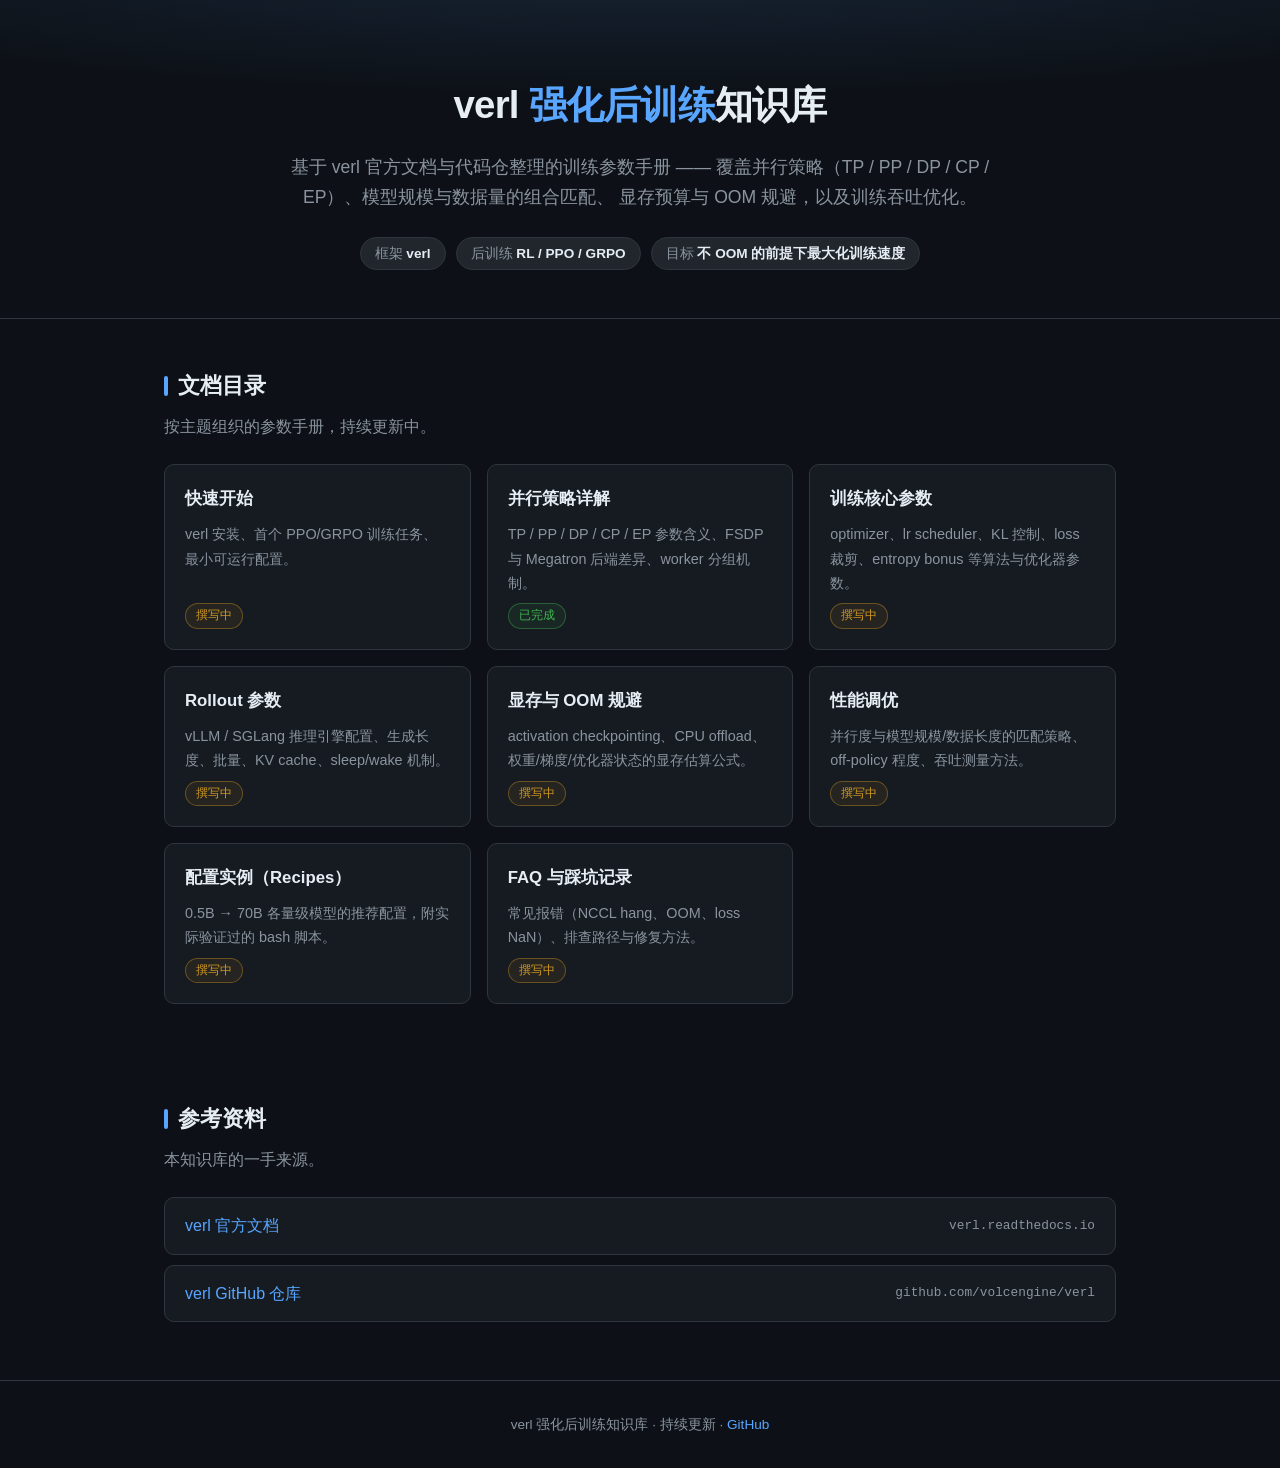
==== index.html @ 77f1cafc "Docs: 并行策略详解（TP/PP/DP/CP/EP、FSDP vs Megatron、rollout 并行、规模匹配） Generated with [Claude Code](https://c" ====
<!DOCTYPE html>
<html lang="zh-CN">
<head>
  <meta charset="UTF-8">
  <meta name="viewport" content="width=device-width, initial-scale=1.0">
  <title>verl 强化后训练知识库</title>
  <meta name="description" content="基于 verl 官方文档与代码仓整理的训练参数知识库：并行策略配置、模型规模与数据匹配、防 OOM、训练提速。">
  <style>
    :root {
      --bg: #0d1117;
      --surface: #161b22;
      --border: #30363d;
      --text: #e6edf3;
      --text-muted: #8b949e;
      --accent: #58a6ff;
      --accent-soft: rgba(88, 166, 255, 0.12);
      --green: #3fb950;
      --tag-bg: #21262d;
    }
    * { box-sizing: border-box; margin: 0; padding: 0; }
    html { scroll-behavior: smooth; }
    body {
      font-family: -apple-system, BlinkMacSystemFont, "Segoe UI", "Noto Sans SC", "PingFang SC", "Microsoft YaHei", sans-serif;
      background: var(--bg);
      color: var(--text);
      line-height: 1.7;
    }
    a { color: var(--accent); text-decoration: none; }
    a:hover { text-decoration: underline; }

    .container { max-width: 1000px; margin: 0 auto; padding: 0 24px; }

    /* Hero */
    header {
      border-bottom: 1px solid var(--border);
      background:
        radial-gradient(ellipse 80% 50% at 50% -20%, rgba(88, 166, 255, 0.15), transparent),
        var(--bg);
      padding: 72px 0 48px;
      text-align: center;
    }
    header h1 { font-size: 2.4rem; font-weight: 700; letter-spacing: -0.02em; }
    header h1 .hl { color: var(--accent); }
    header p.sub { color: var(--text-muted); font-size: 1.1rem; margin-top: 16px; max-width: 720px; margin-left: auto; margin-right: auto; }
    .badges { margin-top: 24px; display: flex; gap: 10px; justify-content: center; flex-wrap: wrap; }
    .badge {
      background: var(--tag-bg);
      border: 1px solid var(--border);
      border-radius: 999px;
      padding: 4px 14px;
      font-size: 0.85rem;
      color: var(--text-muted);
    }
    .badge b { color: var(--text); font-weight: 600; }

    /* Sections */
    section { padding: 48px 0; }
    section h2 {
      font-size: 1.4rem;
      margin-bottom: 8px;
      display: flex;
      align-items: center;
      gap: 10px;
    }
    section h2::before {
      content: "";
      display: inline-block;
      width: 4px;
      height: 20px;
      background: var(--accent);
      border-radius: 2px;
    }
    section p.desc { color: var(--text-muted); margin-bottom: 24px; }

    /* Doc cards */
    .grid {
      display: grid;
      grid-template-columns: repeat(auto-fill, minmax(290px, 1fr));
      gap: 16px;
    }
    .card {
      background: var(--surface);
      border: 1px solid var(--border);
      border-radius: 10px;
      padding: 20px;
      transition: border-color 0.15s ease, transform 0.15s ease;
      display: flex;
      flex-direction: column;
      gap: 8px;
    }
    .card:hover { border-color: var(--accent); transform: translateY(-2px); text-decoration: none; }
    .card .card-title { font-size: 1.05rem; font-weight: 600; color: var(--text); }
    .card .card-desc { font-size: 0.9rem; color: var(--text-muted); flex: 1; }
    .card .card-meta { font-size: 0.78rem; color: var(--text-muted); display: flex; align-items: center; gap: 8px; }
    .status {
      font-size: 0.72rem;
      padding: 2px 10px;
      border-radius: 999px;
      border: 1px solid var(--border);
    }
    .status.wip { color: #d29922; border-color: rgba(210, 153, 34, 0.4); background: rgba(210, 153, 34, 0.08); }
    .status.done { color: var(--green); border-color: rgba(63, 185, 80, 0.4); background: rgba(63, 185, 80, 0.08); }

    /* Resources */
    .links { list-style: none; }
    .links li {
      border: 1px solid var(--border);
      background: var(--surface);
      border-radius: 10px;
      padding: 14px 20px;
      margin-bottom: 10px;
      display: flex;
      justify-content: space-between;
      align-items: center;
      gap: 12px;
      flex-wrap: wrap;
    }
    .links .url { font-family: ui-monospace, "SF Mono", Menlo, Consolas, monospace; font-size: 0.8rem; color: var(--text-muted); }

    footer {
      border-top: 1px solid var(--border);
      padding: 32px 0;
      text-align: center;
      color: var(--text-muted);
      font-size: 0.85rem;
    }
  </style>
</head>
<body>

<header>
  <div class="container">
    <h1>verl <span class="hl">强化后训练</span>知识库</h1>
    <p class="sub">
      基于 verl 官方文档与代码仓整理的训练参数手册 ——
      覆盖并行策略（TP / PP / DP / CP / EP）、模型规模与数据量的组合匹配、
      显存预算与 OOM 规避，以及训练吞吐优化。
    </p>
    <div class="badges">
      <span class="badge">框架 <b>verl</b></span>
      <span class="badge">后训练 <b>RL / PPO / GRPO</b></span>
      <span class="badge">目标 <b>不 OOM 的前提下最大化训练速度</b></span>
    </div>
  </div>
</header>

<main class="container">

  <section id="docs">
    <h2>文档目录</h2>
    <p class="desc">按主题组织的参数手册，持续更新中。</p>
    <div class="grid">
      <a class="card" href="docs/quickstart.html">
        <span class="card-title">快速开始</span>
        <span class="card-desc">verl 安装、首个 PPO/GRPO 训练任务、最小可运行配置。</span>
        <span class="card-meta"><span class="status wip">撰写中</span></span>
      </a>
      <a class="card" href="docs/parallelism.html">
        <span class="card-title">并行策略详解</span>
        <span class="card-desc">TP / PP / DP / CP / EP 参数含义、FSDP 与 Megatron 后端差异、worker 分组机制。</span>
        <span class="card-meta"><span class="status done">已完成</span></span>
      </a>
      <a class="card" href="docs/params-training.html">
        <span class="card-title">训练核心参数</span>
        <span class="card-desc">optimizer、lr scheduler、KL 控制、loss 裁剪、entropy bonus 等算法与优化器参数。</span>
        <span class="card-meta"><span class="status wip">撰写中</span></span>
      </a>
      <a class="card" href="docs/params-rollout.html">
        <span class="card-title">Rollout 参数</span>
        <span class="card-desc">vLLM / SGLang 推理引擎配置、生成长度、批量、KV cache、sleep/wake 机制。</span>
        <span class="card-meta"><span class="status wip">撰写中</span></span>
      </a>
      <a class="card" href="docs/memory.html">
        <span class="card-title">显存与 OOM 规避</span>
        <span class="card-desc">activation checkpointing、CPU offload、权重/梯度/优化器状态的显存估算公式。</span>
        <span class="card-meta"><span class="status wip">撰写中</span></span>
      </a>
      <a class="card" href="docs/performance.html">
        <span class="card-title">性能调优</span>
        <span class="card-desc">并行度与模型规模/数据长度的匹配策略、off-policy 程度、吞吐测量方法。</span>
        <span class="card-meta"><span class="status wip">撰写中</span></span>
      </a>
      <a class="card" href="docs/recipes.html">
        <span class="card-title">配置实例（Recipes）</span>
        <span class="card-desc">0.5B → 70B 各量级模型的推荐配置，附实际验证过的 bash 脚本。</span>
        <span class="card-meta"><span class="status wip">撰写中</span></span>
      </a>
      <a class="card" href="docs/faq.html">
        <span class="card-title">FAQ 与踩坑记录</span>
        <span class="card-desc">常见报错（NCCL hang、OOM、loss NaN）、排查路径与修复方法。</span>
        <span class="card-meta"><span class="status wip">撰写中</span></span>
      </a>
    </div>
  </section>

  <section id="resources">
    <h2>参考资料</h2>
    <p class="desc">本知识库的一手来源。</p>
    <ul class="links">
      <li>
        <a href="https://verl.readthedocs.io/en/latest/" target="_blank" rel="noopener">verl 官方文档</a>
        <span class="url">verl.readthedocs.io</span>
      </li>
      <li>
        <a href="https://github.com/volcengine/verl" target="_blank" rel="noopener">verl GitHub 仓库</a>
        <span class="url">github.com/volcengine/verl</span>
      </li>
    </ul>
  </section>

</main>

<footer>
  <div class="container">
    verl 强化后训练知识库 · 持续更新 ·
    <a href="https://github.com/oashua/verl_knowledge" target="_blank" rel="noopener">GitHub</a>
  </div>
</footer>

</body>
</html>
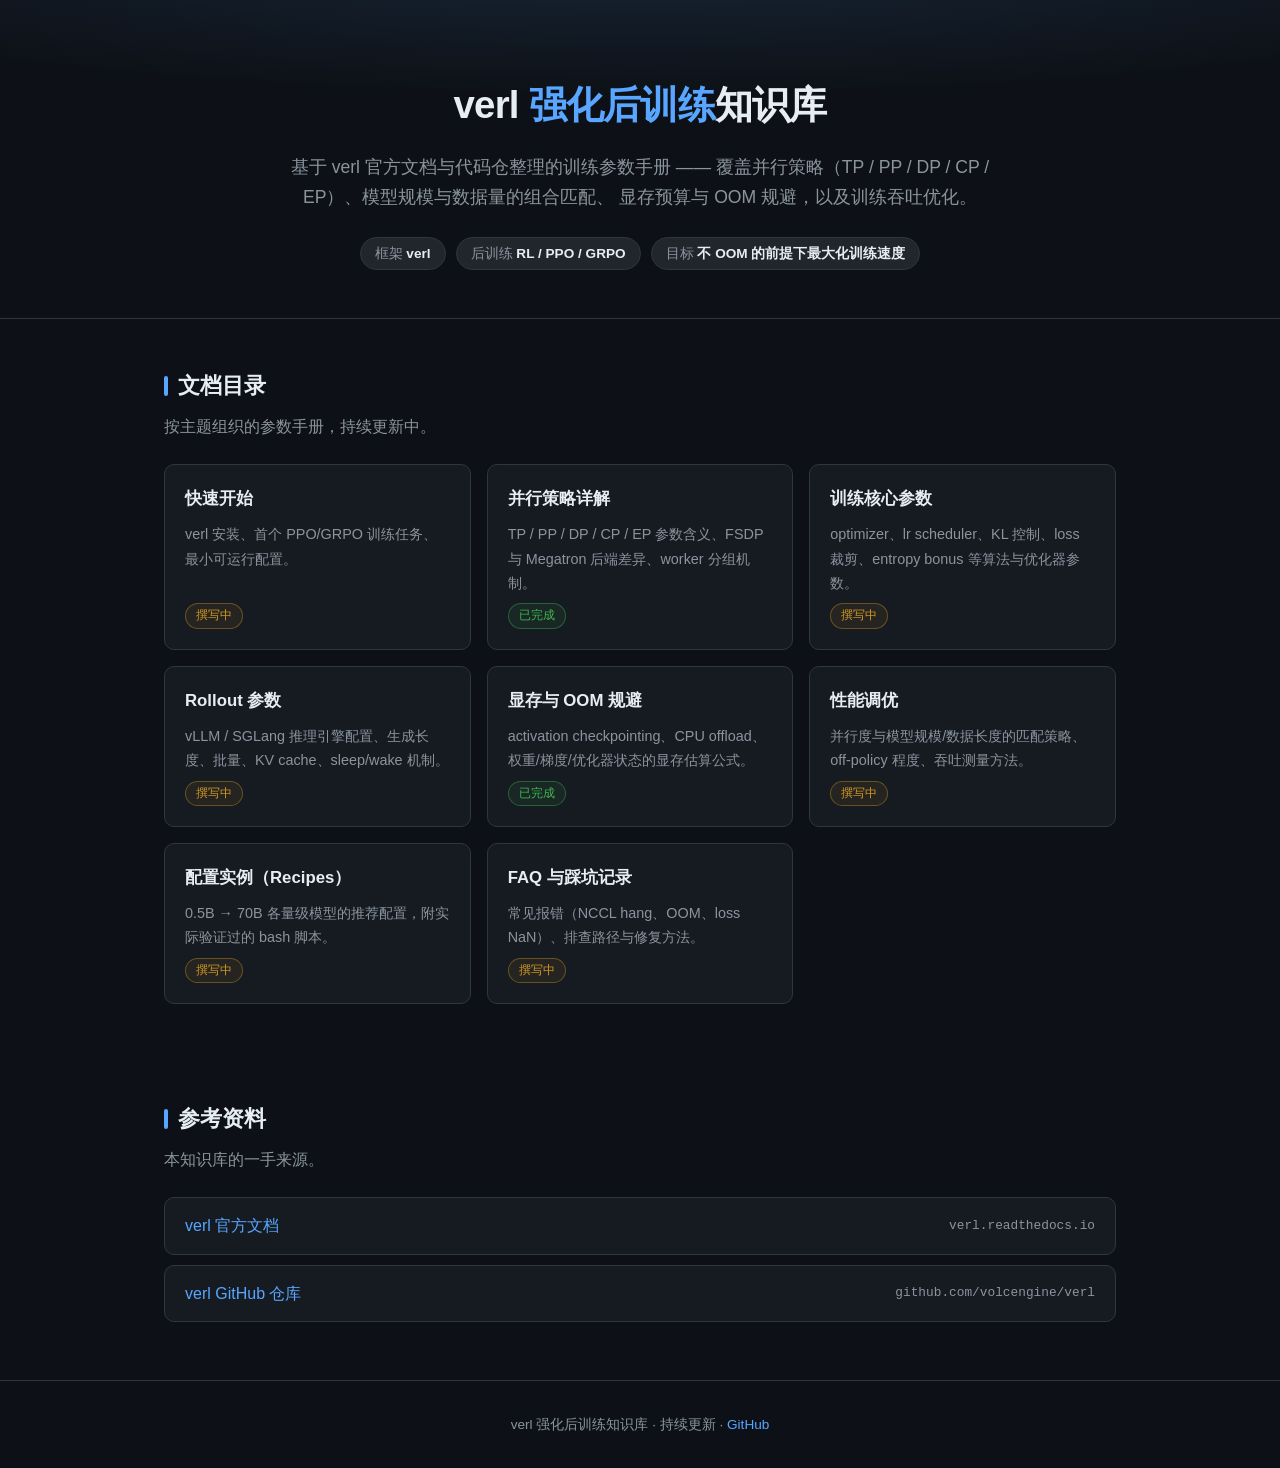
==== commit d8cc5820: "Docs: 显存与 OOM 规避（分阶段显存画像、估算公式、offload 阶梯、排查表） Generated with [Claude Code](https://claude.ai/code) v" ====
--- a/index.html
+++ b/index.html
@@ -173,7 +173,7 @@
       <a class="card" href="docs/memory.html">
         <span class="card-title">显存与 OOM 规避</span>
         <span class="card-desc">activation checkpointing、CPU offload、权重/梯度/优化器状态的显存估算公式。</span>
-        <span class="card-meta"><span class="status wip">撰写中</span></span>
+        <span class="card-meta"><span class="status done">已完成</span></span>
       </a>
       <a class="card" href="docs/performance.html">
         <span class="card-title">性能调优</span>
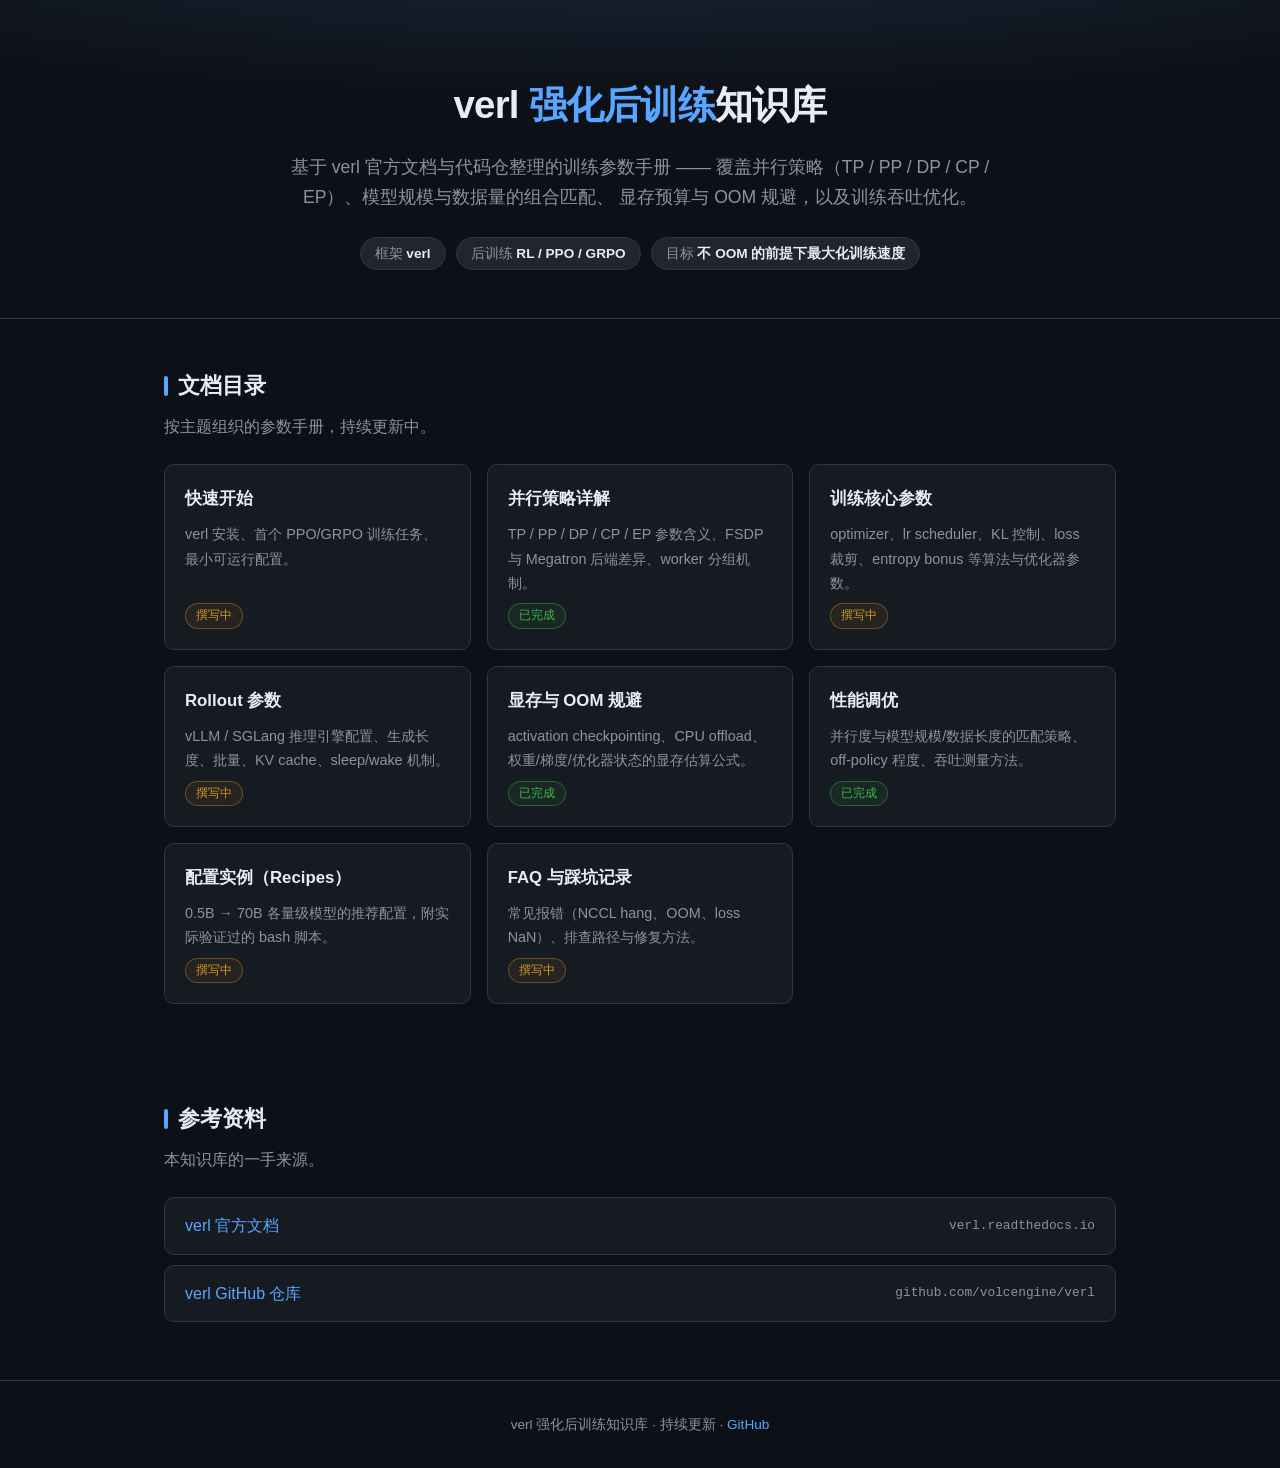
==== commit e4242ba8: "Docs: 性能调优（rollout 吞吐、remove padding、动态 batch、kernel 优化、异步训练、off-policy 权衡） Generated with [Claude C" ====
--- a/index.html
+++ b/index.html
@@ -178,7 +178,7 @@
       <a class="card" href="docs/performance.html">
         <span class="card-title">性能调优</span>
         <span class="card-desc">并行度与模型规模/数据长度的匹配策略、off-policy 程度、吞吐测量方法。</span>
-        <span class="card-meta"><span class="status wip">撰写中</span></span>
+        <span class="card-meta"><span class="status done">已完成</span></span>
       </a>
       <a class="card" href="docs/recipes.html">
         <span class="card-title">配置实例（Recipes）</span>
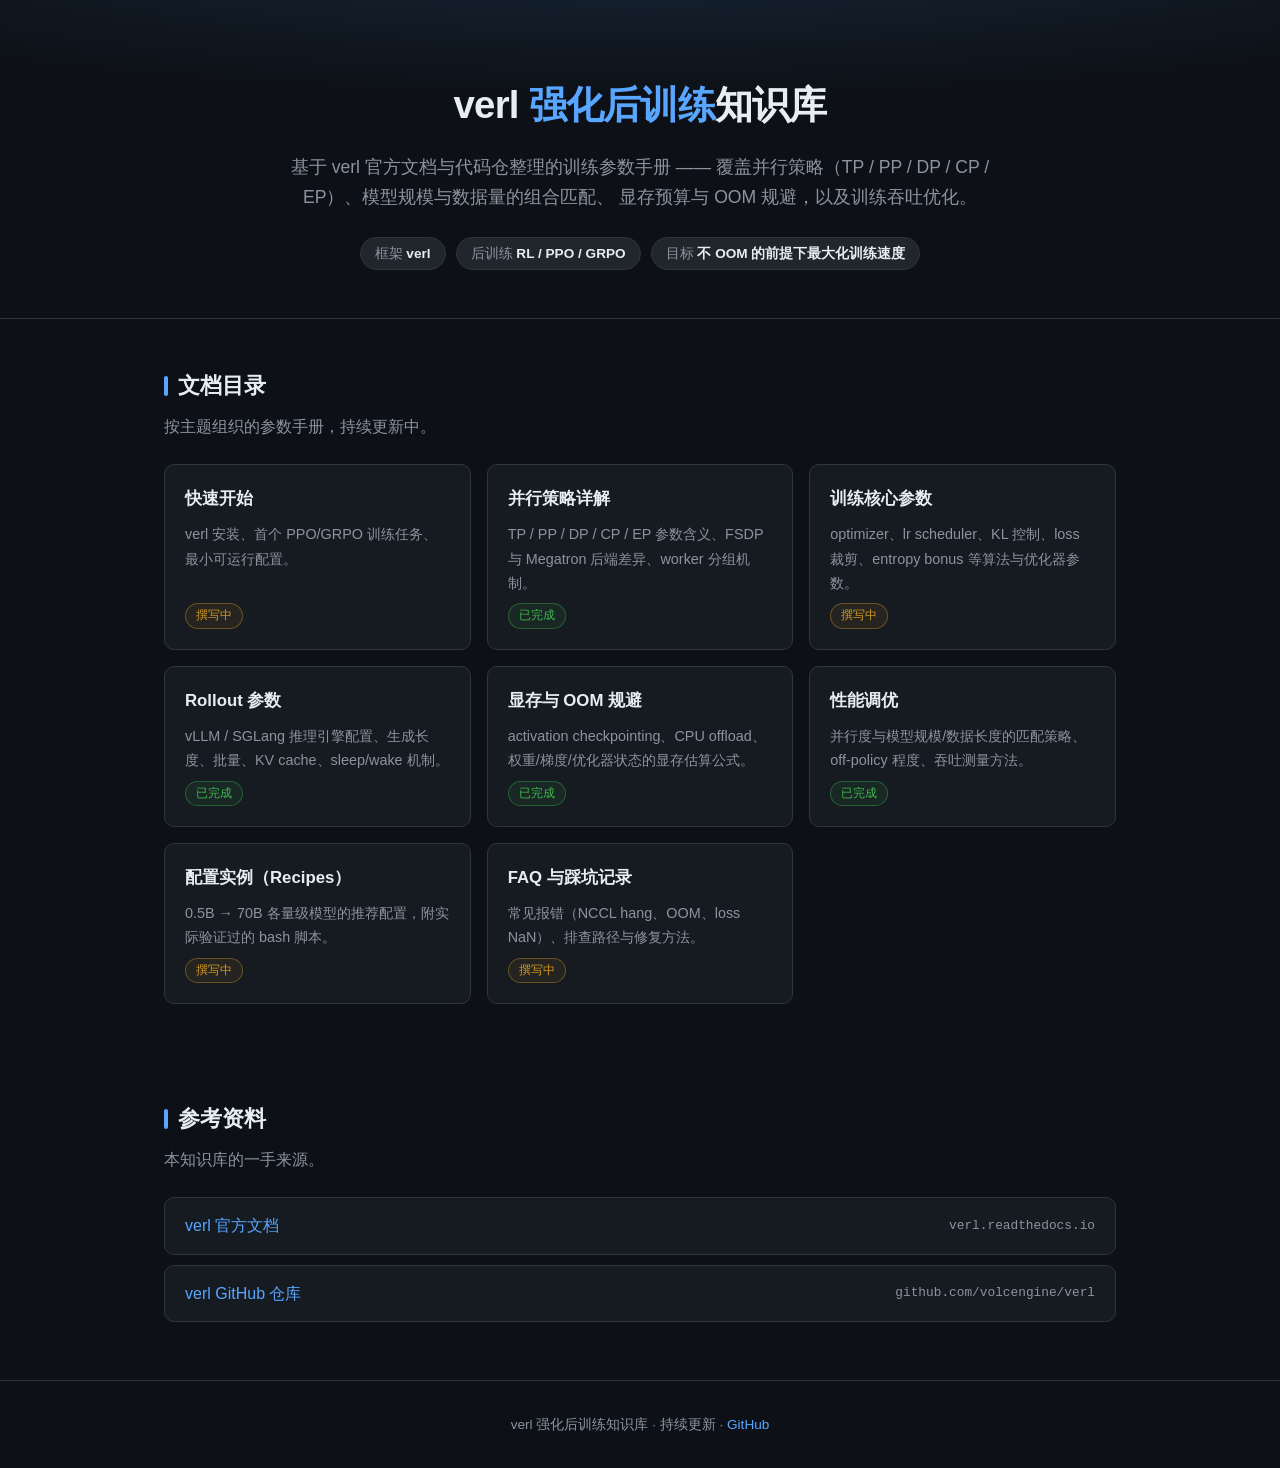
==== commit 7a861314: "Docs: Rollout 参数（引擎/采样/长度/显存/吞吐/log-prob/多轮/agent/权重同步/PD 分离/KV offload） Generated with [Claude Code" ====
--- a/index.html
+++ b/index.html
@@ -168,7 +168,7 @@
       <a class="card" href="docs/params-rollout.html">
         <span class="card-title">Rollout 参数</span>
         <span class="card-desc">vLLM / SGLang 推理引擎配置、生成长度、批量、KV cache、sleep/wake 机制。</span>
-        <span class="card-meta"><span class="status wip">撰写中</span></span>
+        <span class="card-meta"><span class="status done">已完成</span></span>
       </a>
       <a class="card" href="docs/memory.html">
         <span class="card-title">显存与 OOM 规避</span>
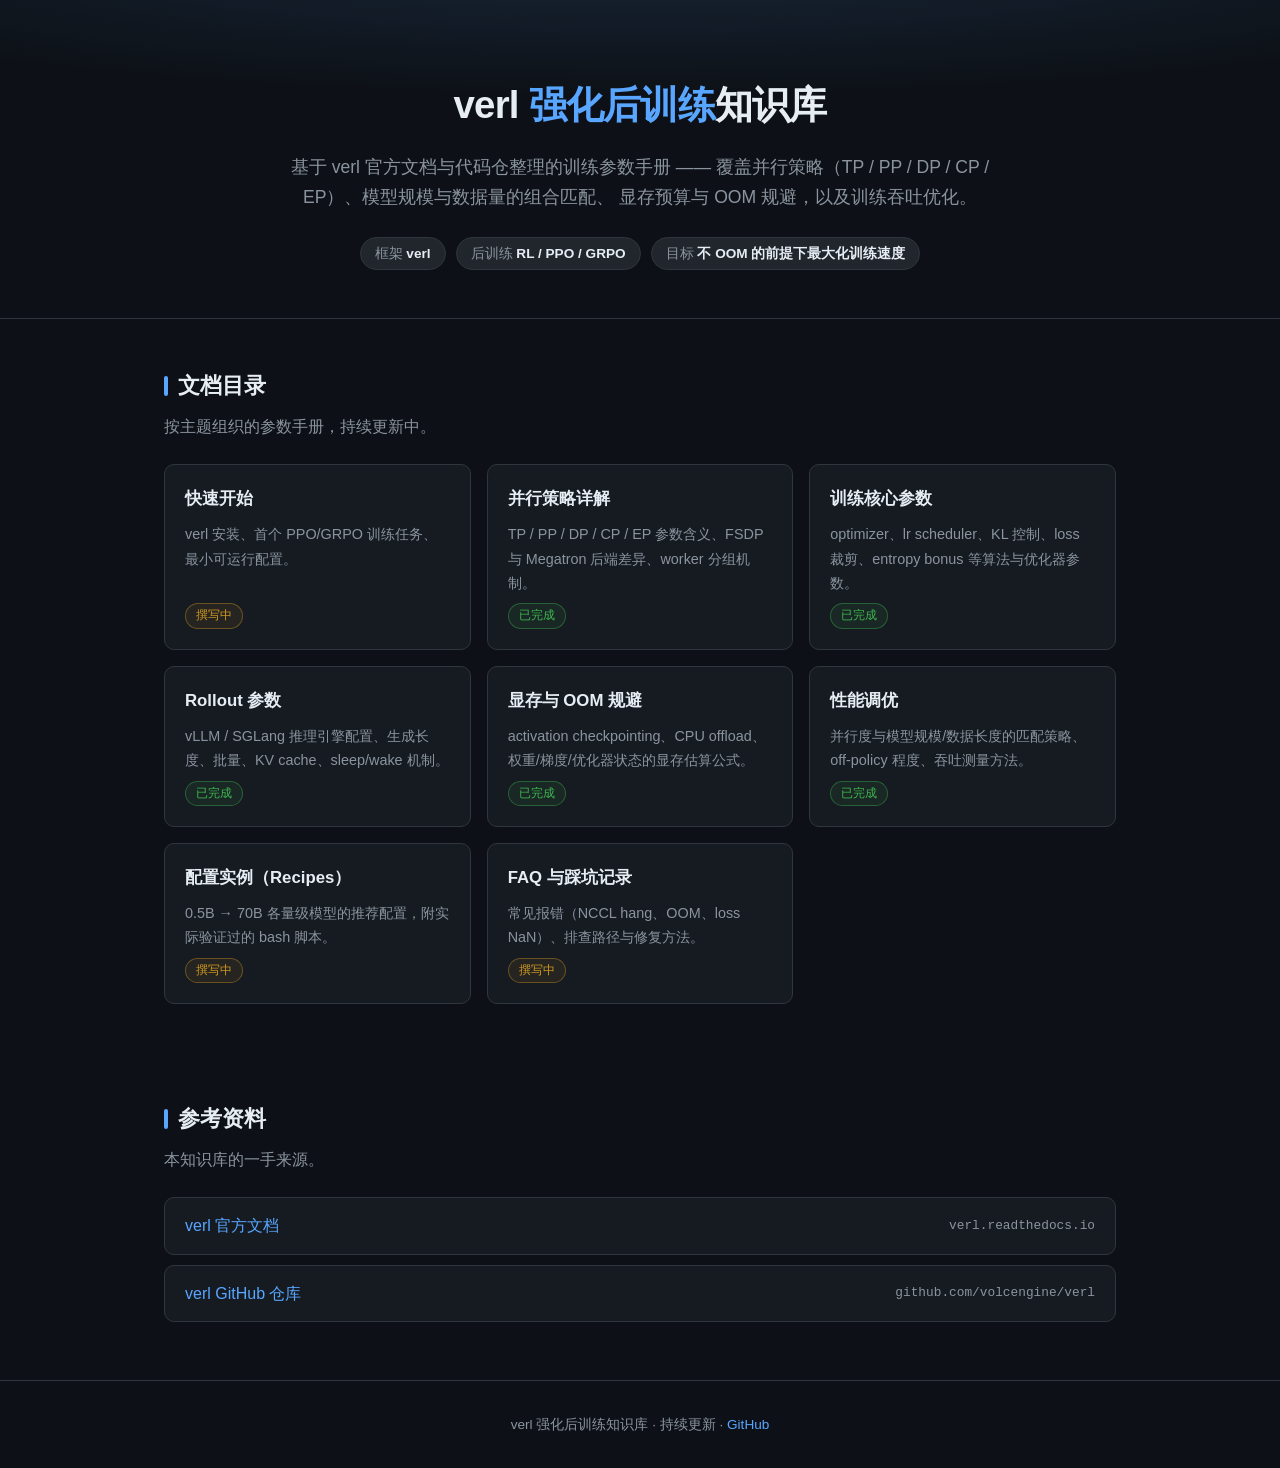
==== commit cd9bae48: "Docs: 训练核心参数（算法选择/数据流/actor loss/critic/optimizer/配方速查表） Generated with [Claude Code](https://claude" ====
--- a/index.html
+++ b/index.html
@@ -163,7 +163,7 @@
       <a class="card" href="docs/params-training.html">
         <span class="card-title">训练核心参数</span>
         <span class="card-desc">optimizer、lr scheduler、KL 控制、loss 裁剪、entropy bonus 等算法与优化器参数。</span>
-        <span class="card-meta"><span class="status wip">撰写中</span></span>
+        <span class="card-meta"><span class="status done">已完成</span></span>
       </a>
       <a class="card" href="docs/params-rollout.html">
         <span class="card-title">Rollout 参数</span>
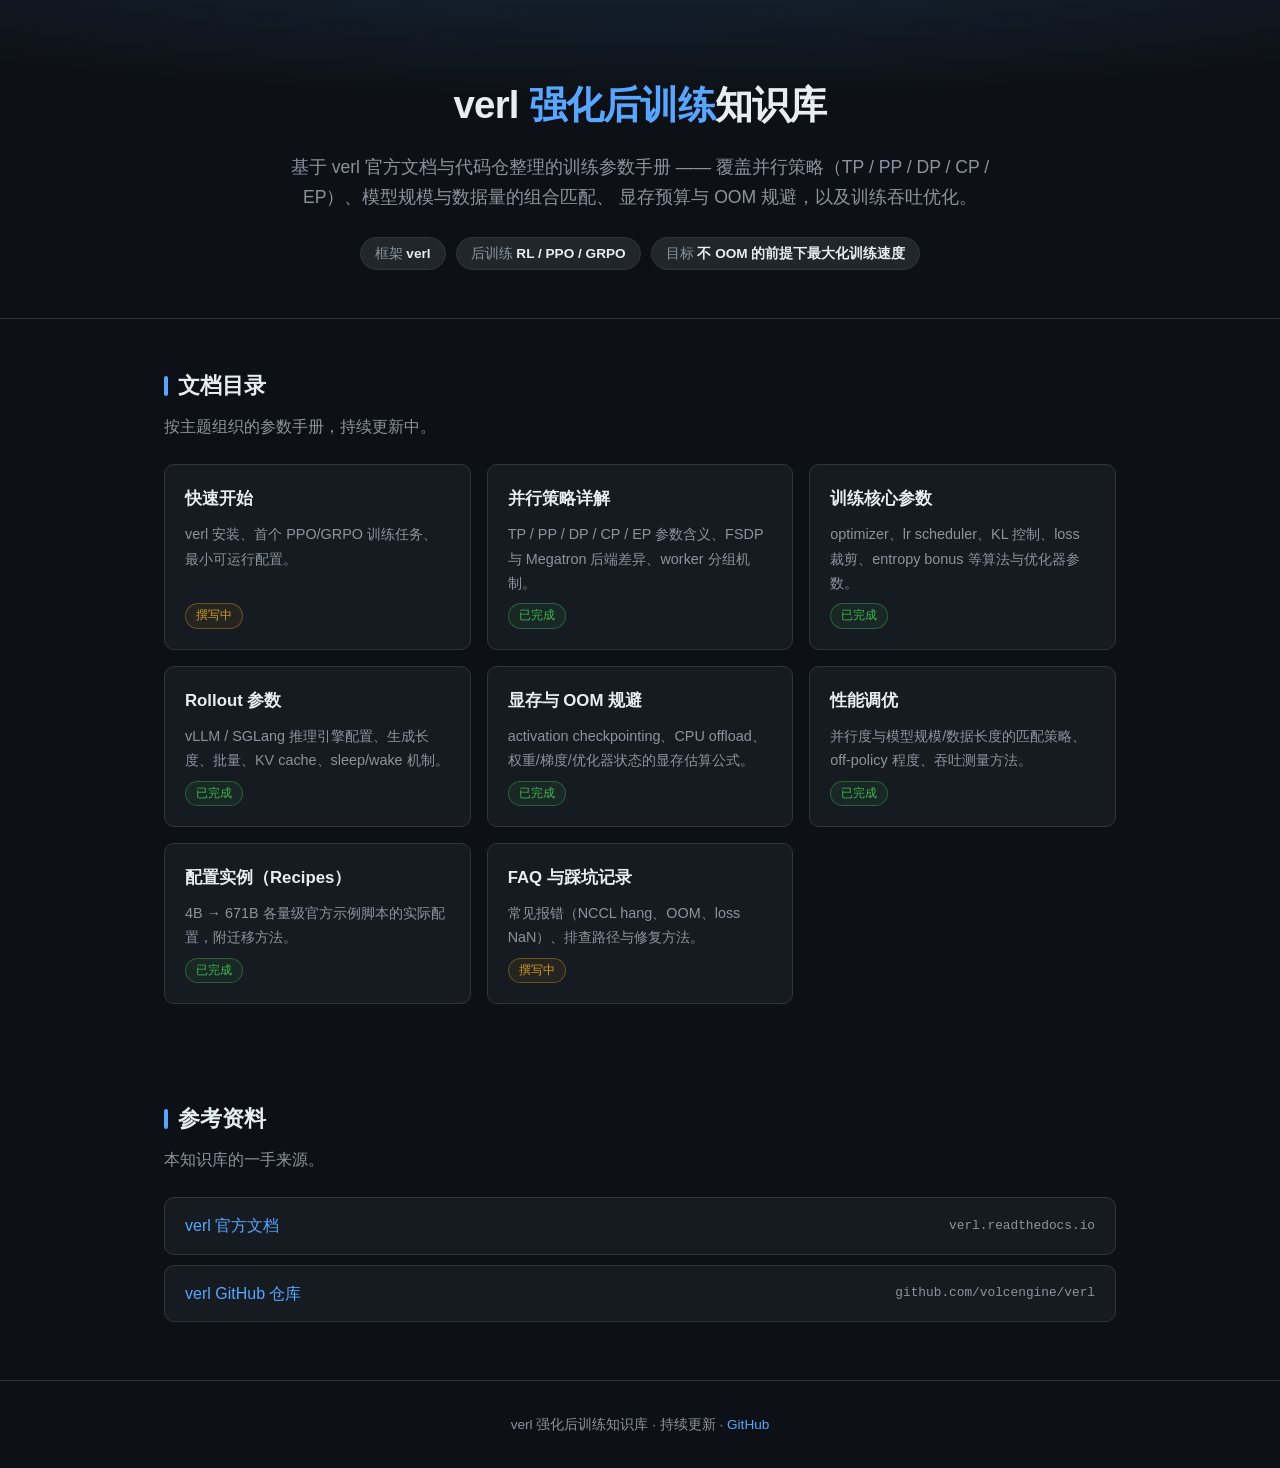
==== commit 96121c6f: "Docs: 配置实例 Recipes（4B→671B 官方脚本实测配置 + 迁移指南） Generated with [Claude Code](https://claude.ai/code) via" ====
--- a/index.html
+++ b/index.html
@@ -182,8 +182,8 @@
       </a>
       <a class="card" href="docs/recipes.html">
         <span class="card-title">配置实例（Recipes）</span>
-        <span class="card-desc">0.5B → 70B 各量级模型的推荐配置，附实际验证过的 bash 脚本。</span>
-        <span class="card-meta"><span class="status wip">撰写中</span></span>
+        <span class="card-desc">4B → 671B 各量级官方示例脚本的实际配置，附迁移方法。</span>
+        <span class="card-meta"><span class="status done">已完成</span></span>
       </a>
       <a class="card" href="docs/faq.html">
         <span class="card-title">FAQ 与踩坑记录</span>
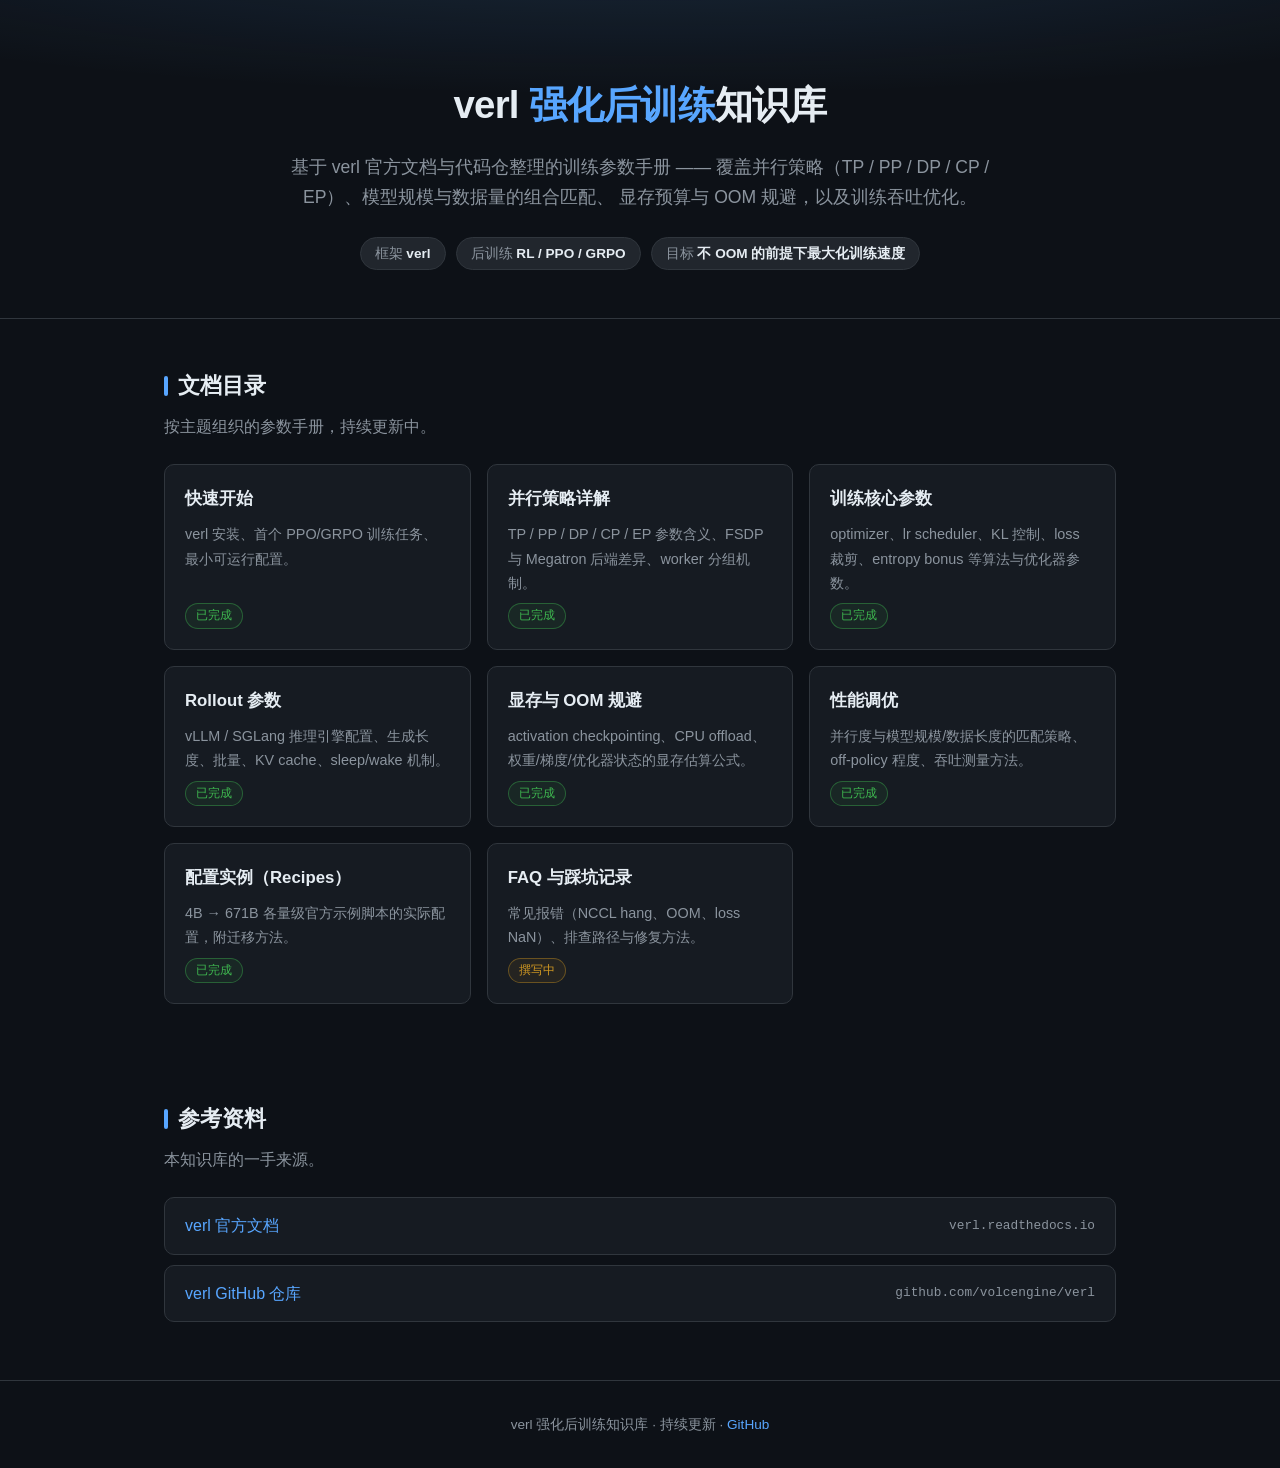
==== commit 9bb21a67: "Docs: 快速开始（uv/docker 安装、GSM8K 数据准备、0.5B PPO 最小命令、训练健康指标、短试运行技巧） Generated with [Claude Code](https:/" ====
--- a/index.html
+++ b/index.html
@@ -153,7 +153,7 @@
       <a class="card" href="docs/quickstart.html">
         <span class="card-title">快速开始</span>
         <span class="card-desc">verl 安装、首个 PPO/GRPO 训练任务、最小可运行配置。</span>
-        <span class="card-meta"><span class="status wip">撰写中</span></span>
+        <span class="card-meta"><span class="status done">已完成</span></span>
       </a>
       <a class="card" href="docs/parallelism.html">
         <span class="card-title">并行策略详解</span>
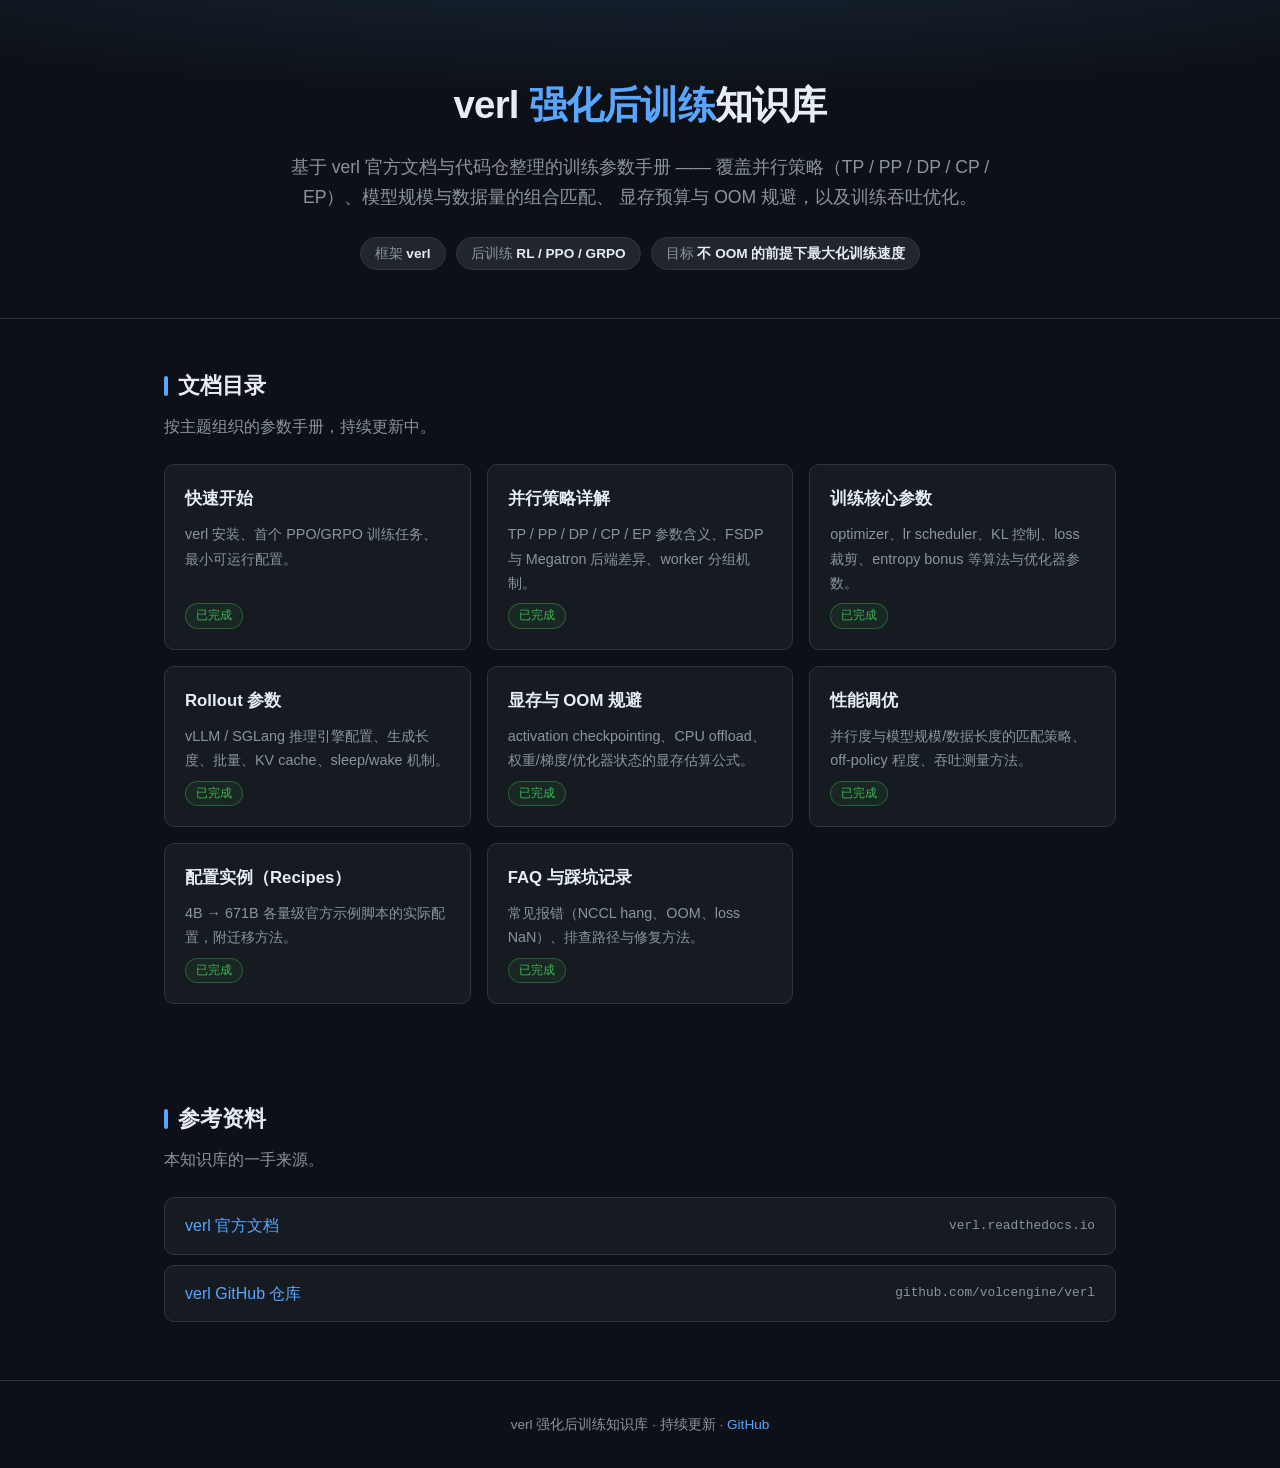
==== commit 0d89c9b6: "Docs: FAQ 与踩坑记录（grad_norm 精度不匹配、NCCL hang、OOM 误判、Ray/SLURM、checkpoint、杂项） Generated with [Claude Cod" ====
--- a/index.html
+++ b/index.html
@@ -188,7 +188,7 @@
       <a class="card" href="docs/faq.html">
         <span class="card-title">FAQ 与踩坑记录</span>
         <span class="card-desc">常见报错（NCCL hang、OOM、loss NaN）、排查路径与修复方法。</span>
-        <span class="card-meta"><span class="status wip">撰写中</span></span>
+        <span class="card-meta"><span class="status done">已完成</span></span>
       </a>
     </div>
   </section>
